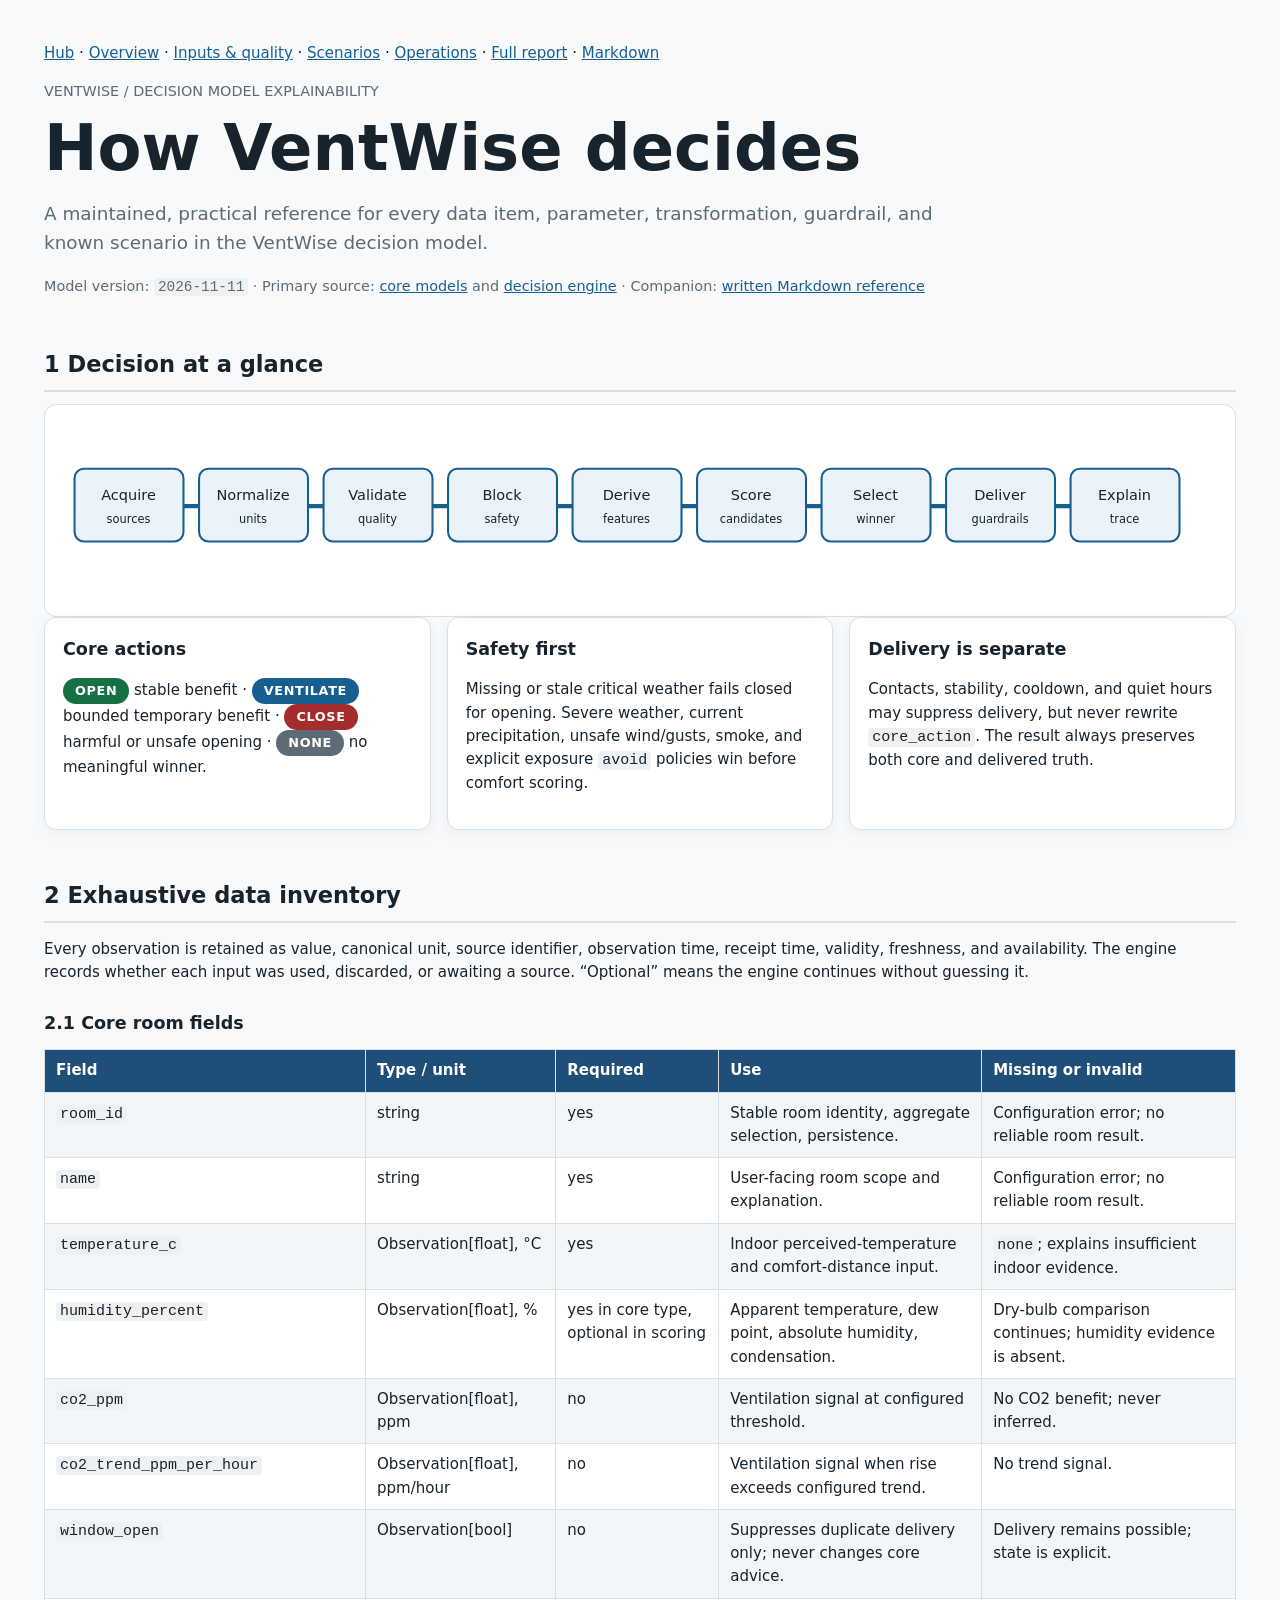
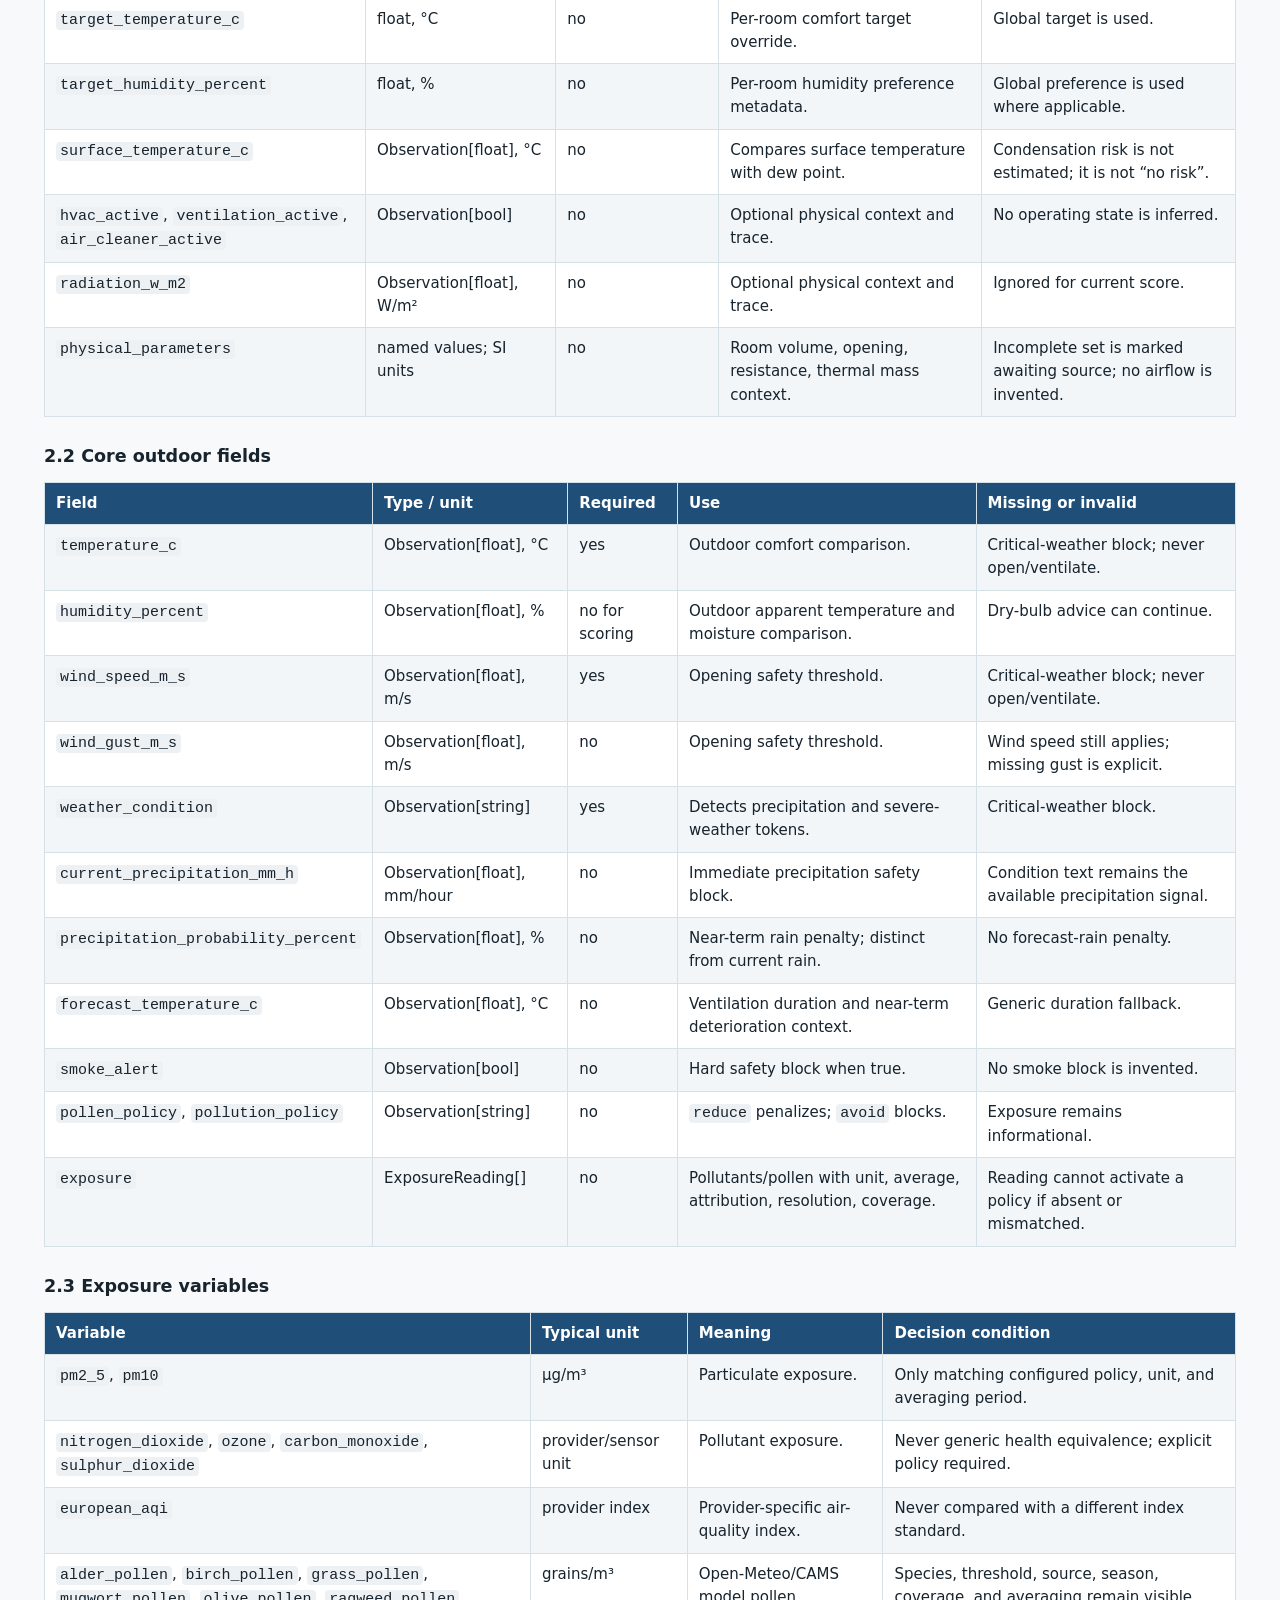
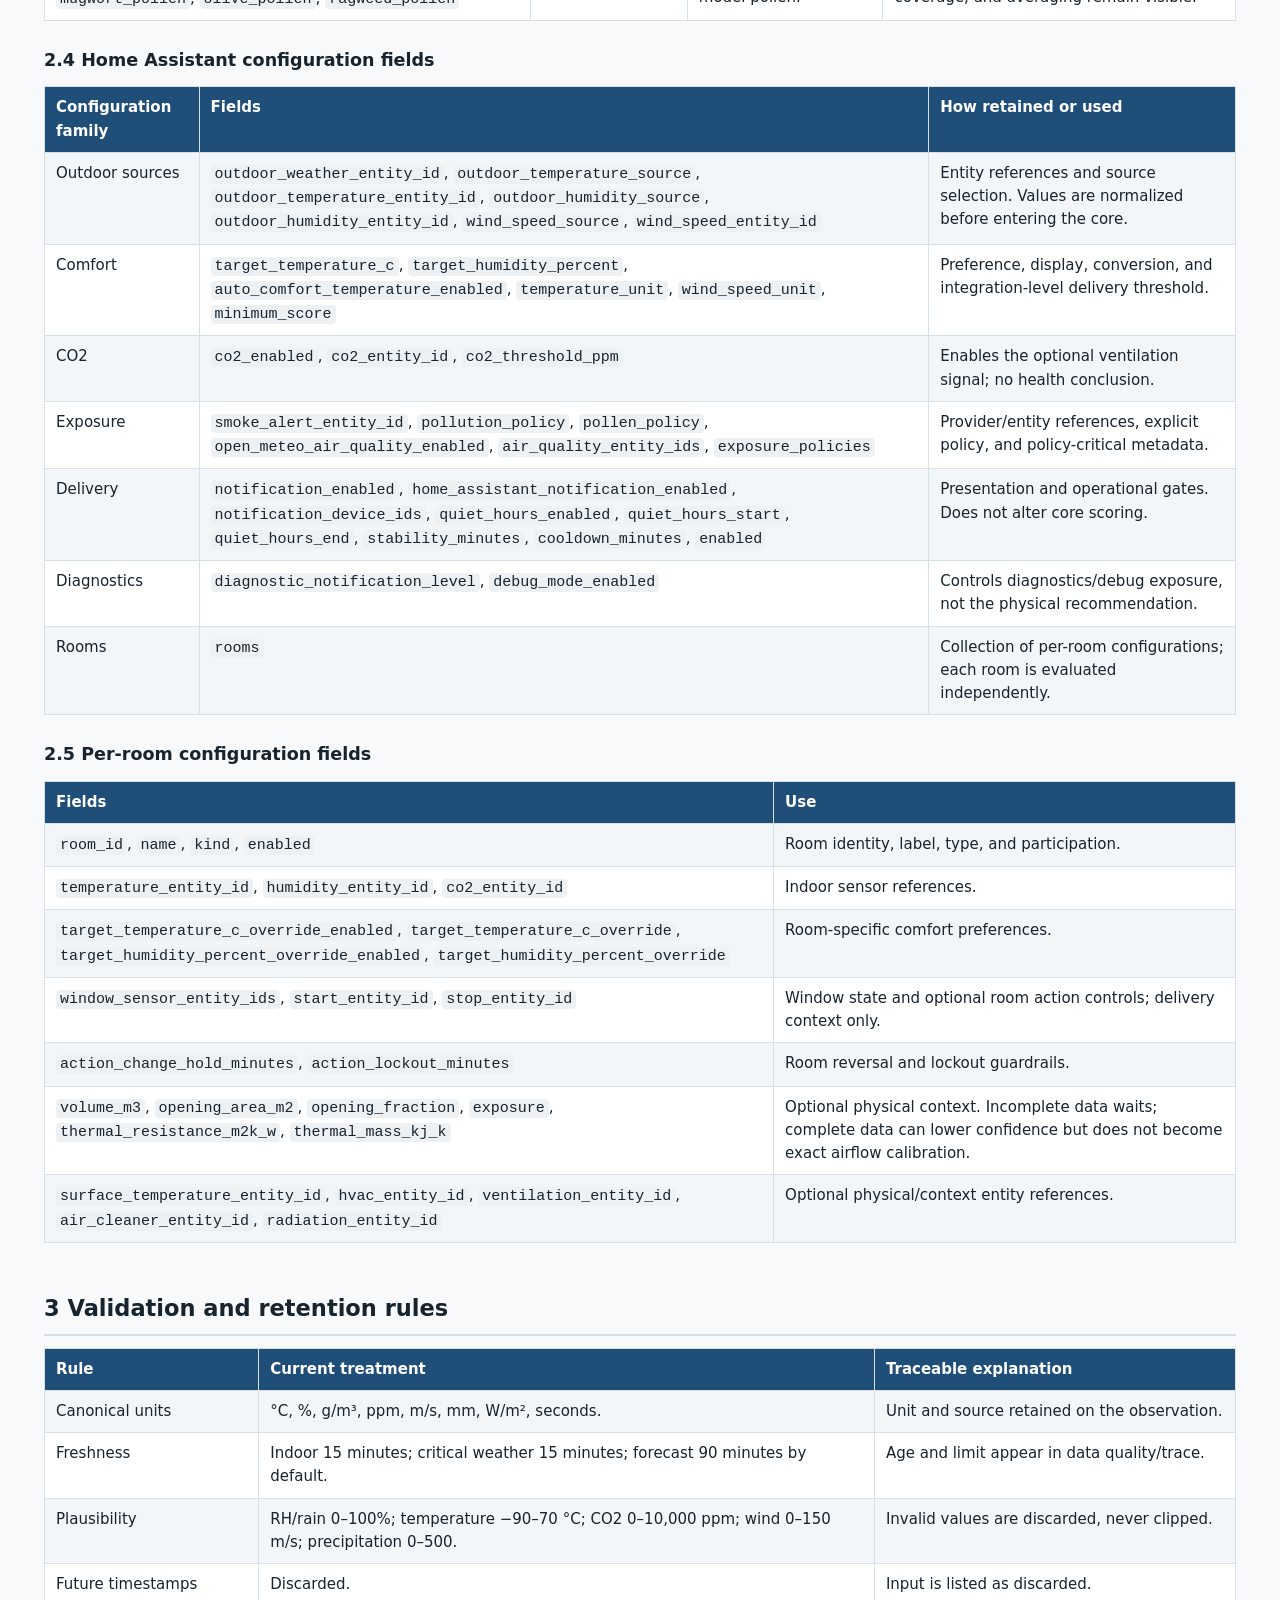
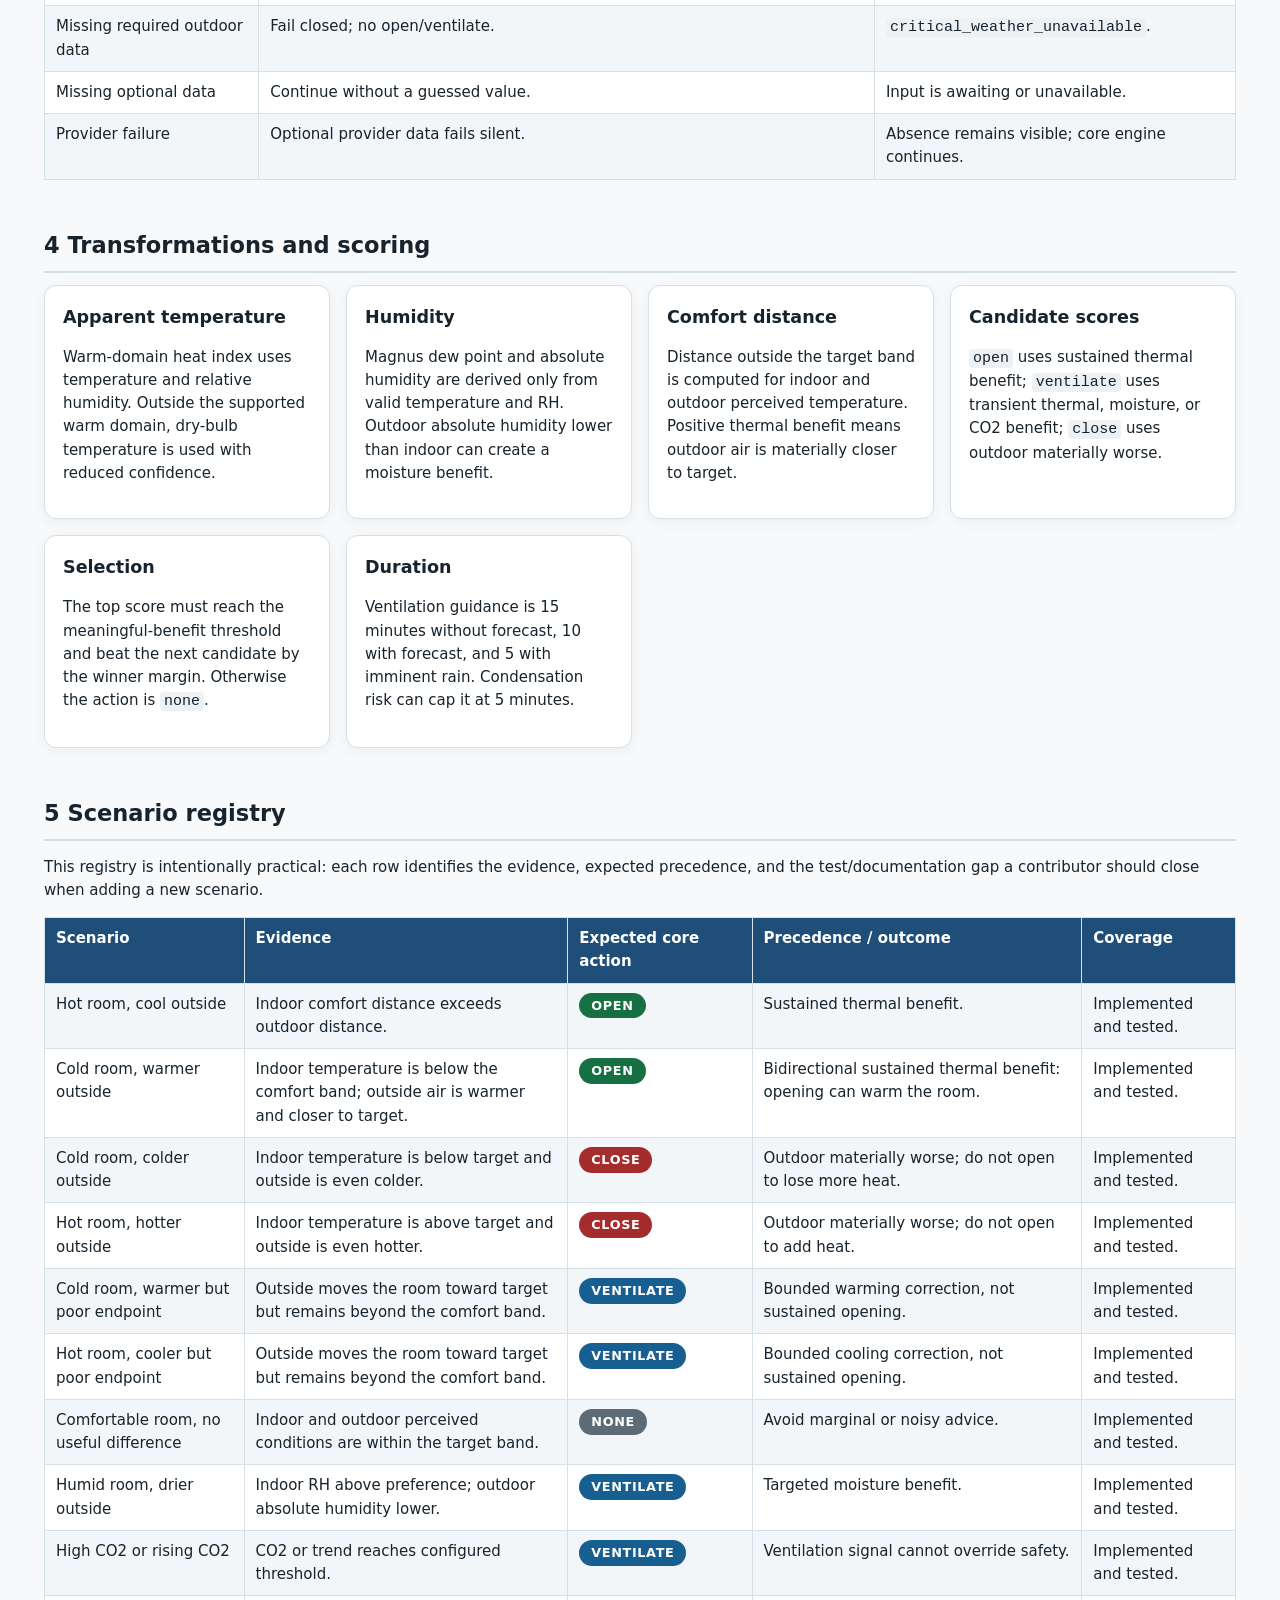
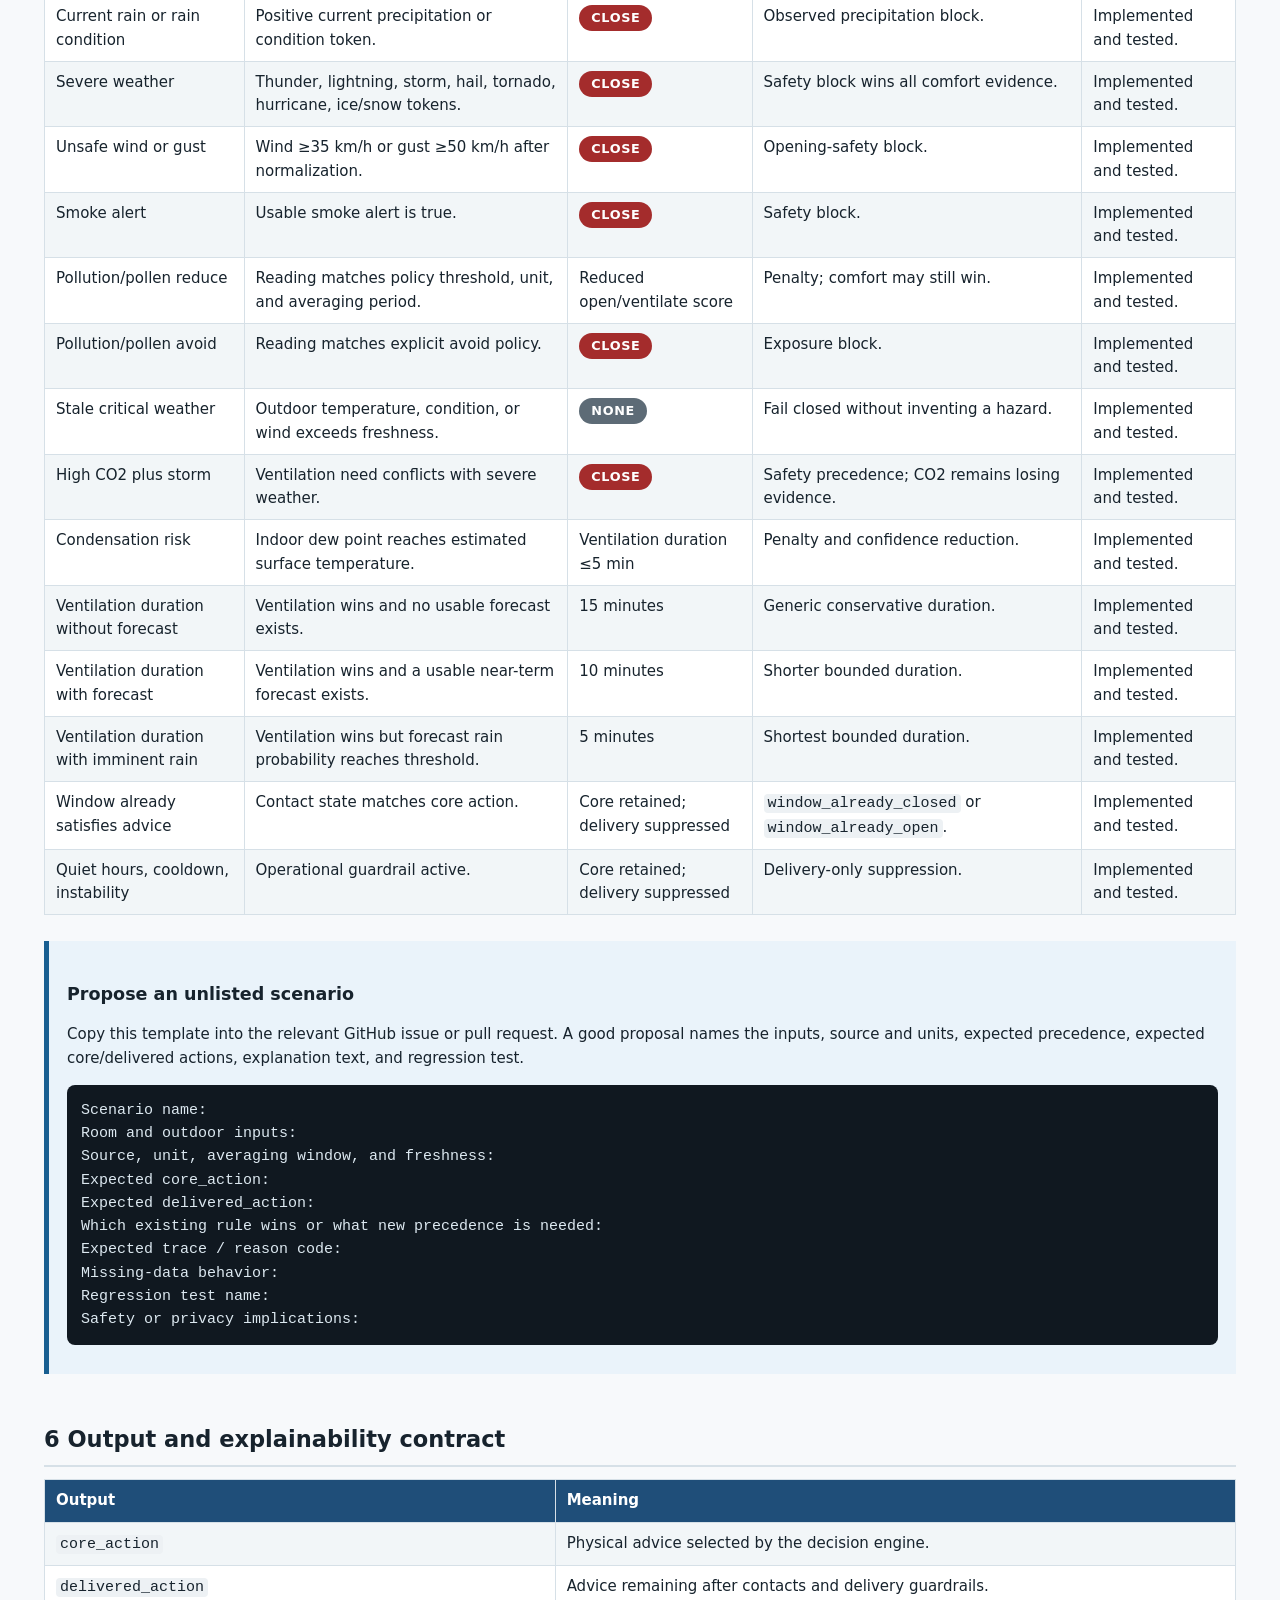
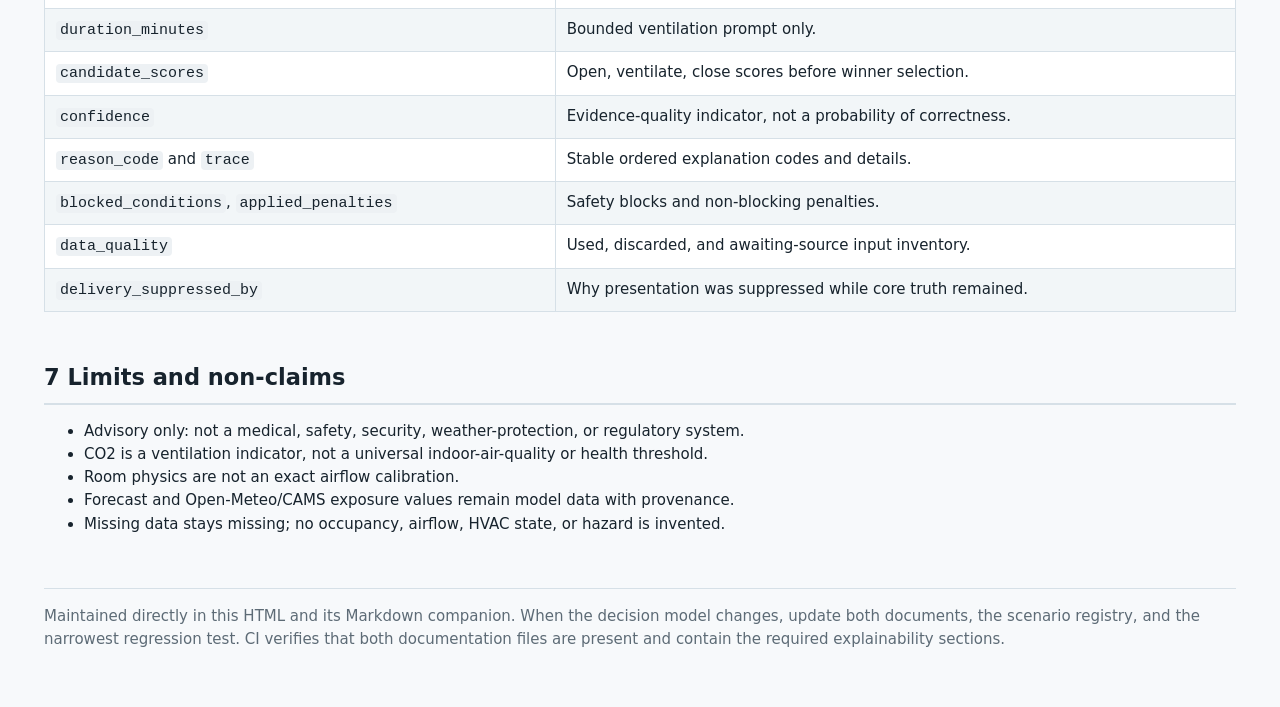
==== docs/index.html @ 61077d72 "fix(ci): publish decision report as Pages entrypoint" ====
<!doctype html>
<html lang="en">
<head>
  <meta charset="utf-8">
  <meta http-equiv="refresh" content="0; url=decision-model/decision-model-report.html">
  <meta name="viewport" content="width=device-width, initial-scale=1">
  <title>VentWise Decision Model Report</title>
</head>
<body>
  <p>Opening the <a href="decision-model/decision-model-report.html">VentWise Decision Model Report</a>...</p>
</body>
</html>
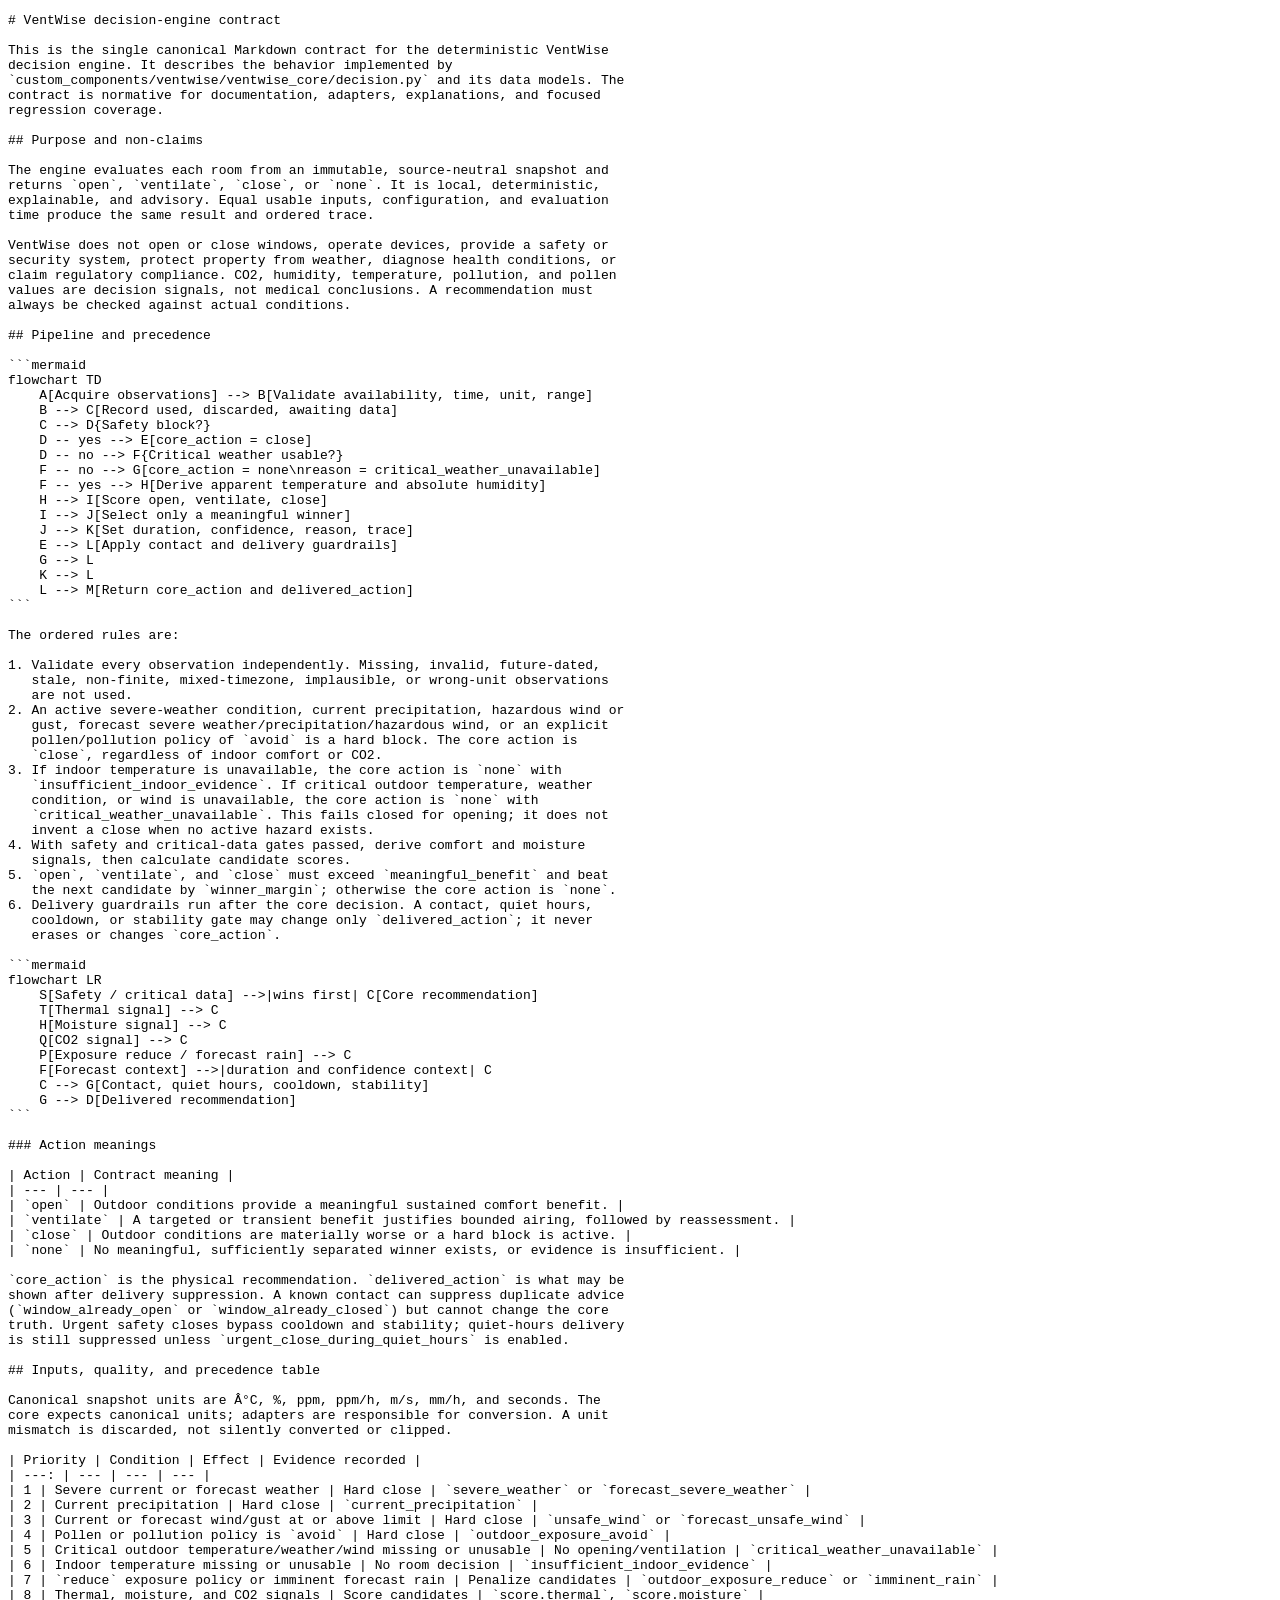
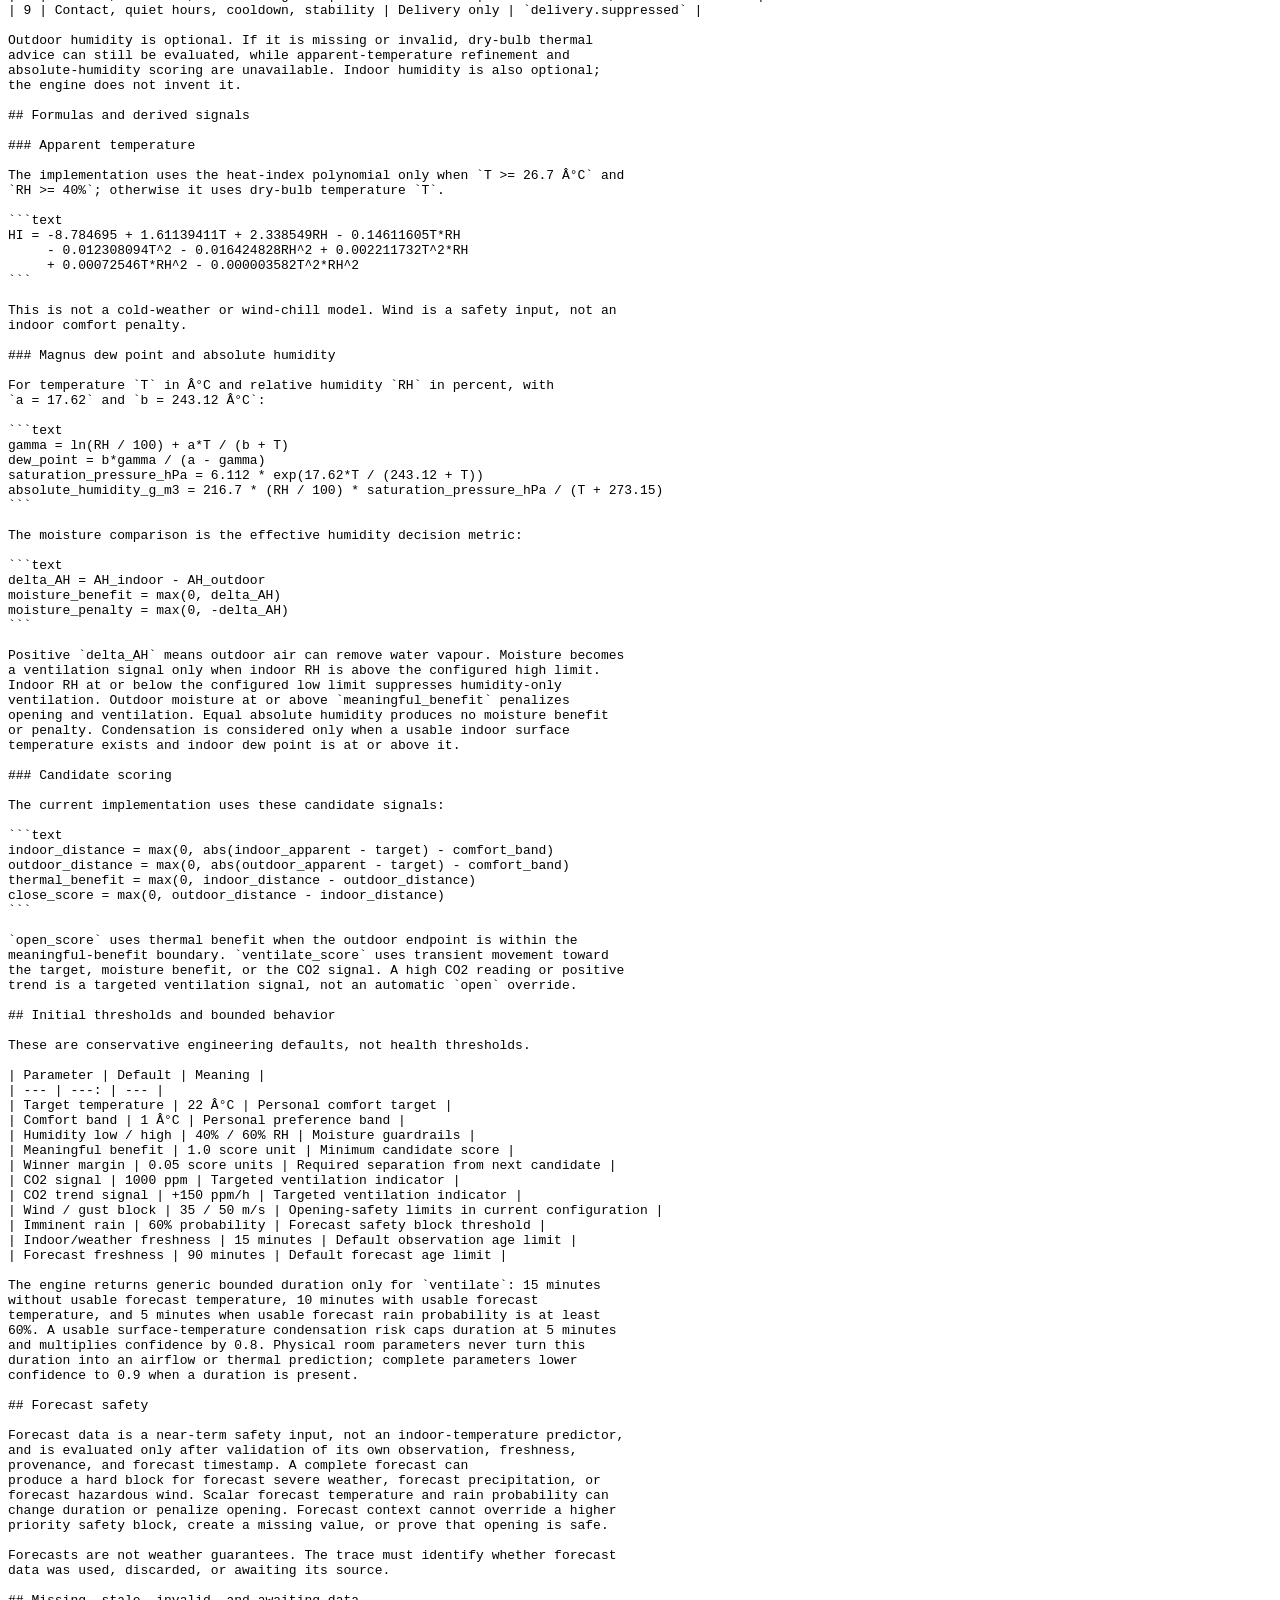
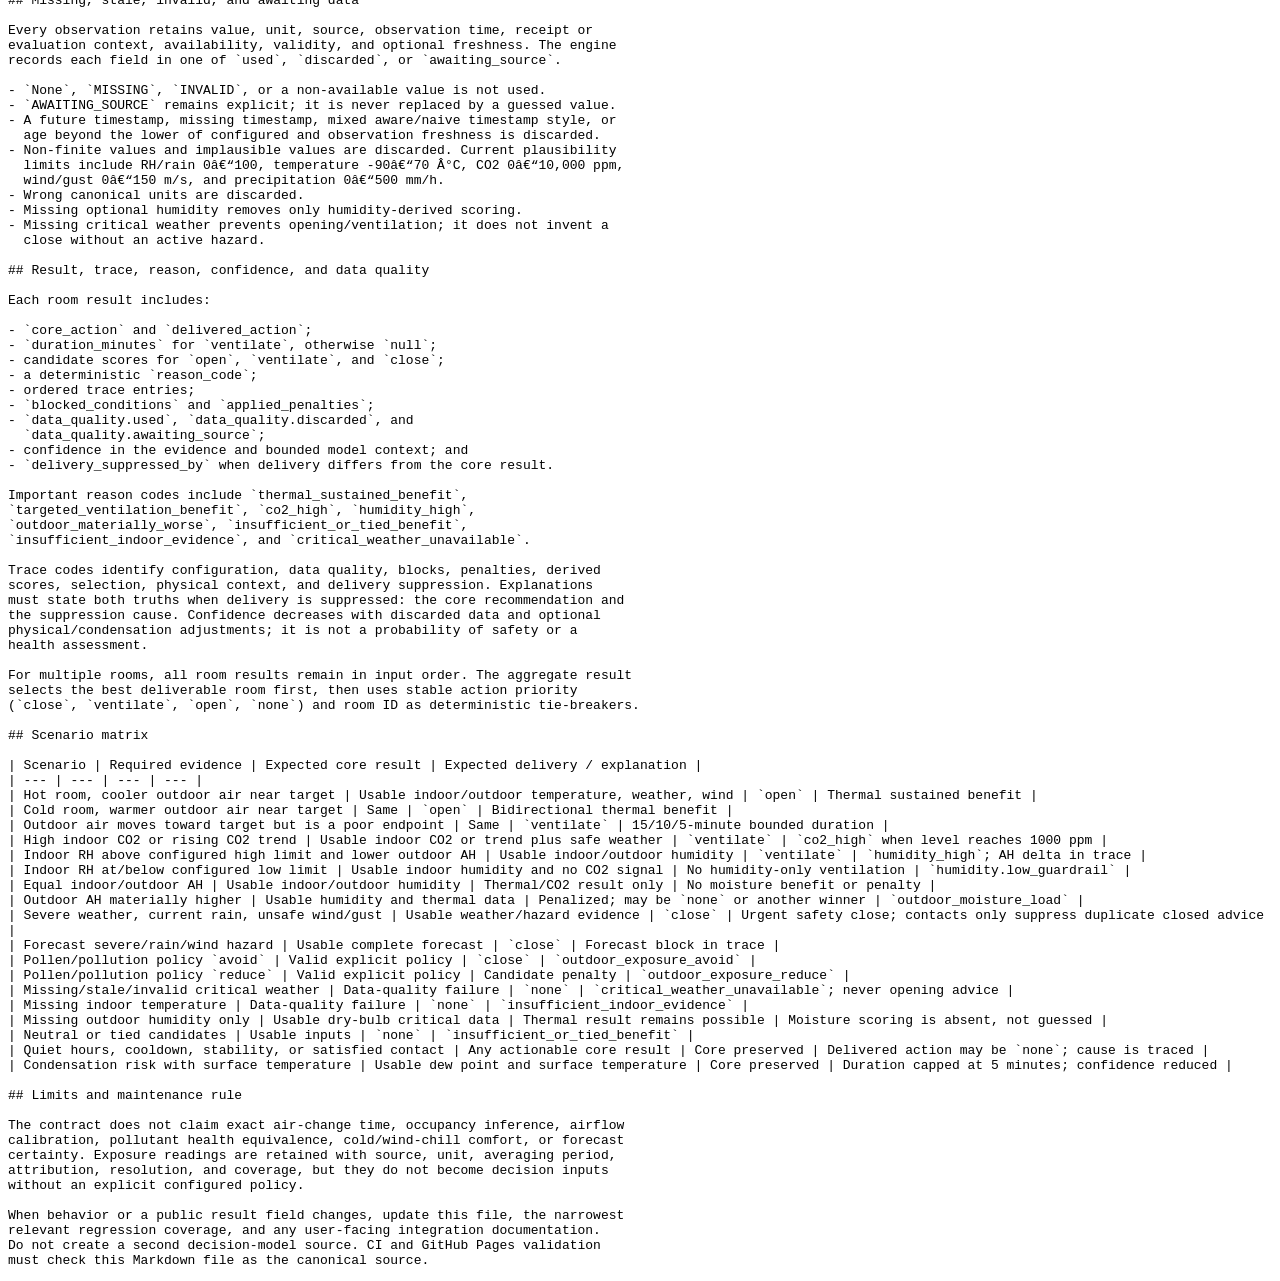
==== commit 8e5ff16b: "feat(decision): make absolute humidity and forecast safety effective" ====
--- a/docs/index.html
+++ b/docs/index.html
@@ -2,11 +2,11 @@
 <html lang="en">
 <head>
   <meta charset="utf-8">
-  <meta http-equiv="refresh" content="0; url=decision-model/decision-model-report.html">
+  <meta http-equiv="refresh" content="0; url=decision-model/decision-engine.md">
   <meta name="viewport" content="width=device-width, initial-scale=1">
   <title>VentWise Decision Model Report</title>
 </head>
 <body>
-  <p>Opening the <a href="decision-model/decision-model-report.html">VentWise Decision Model Report</a>...</p>
+  <p>Opening the <a href="decision-model/decision-engine.md">VentWise decision-engine contract</a>...</p>
 </body>
 </html>
